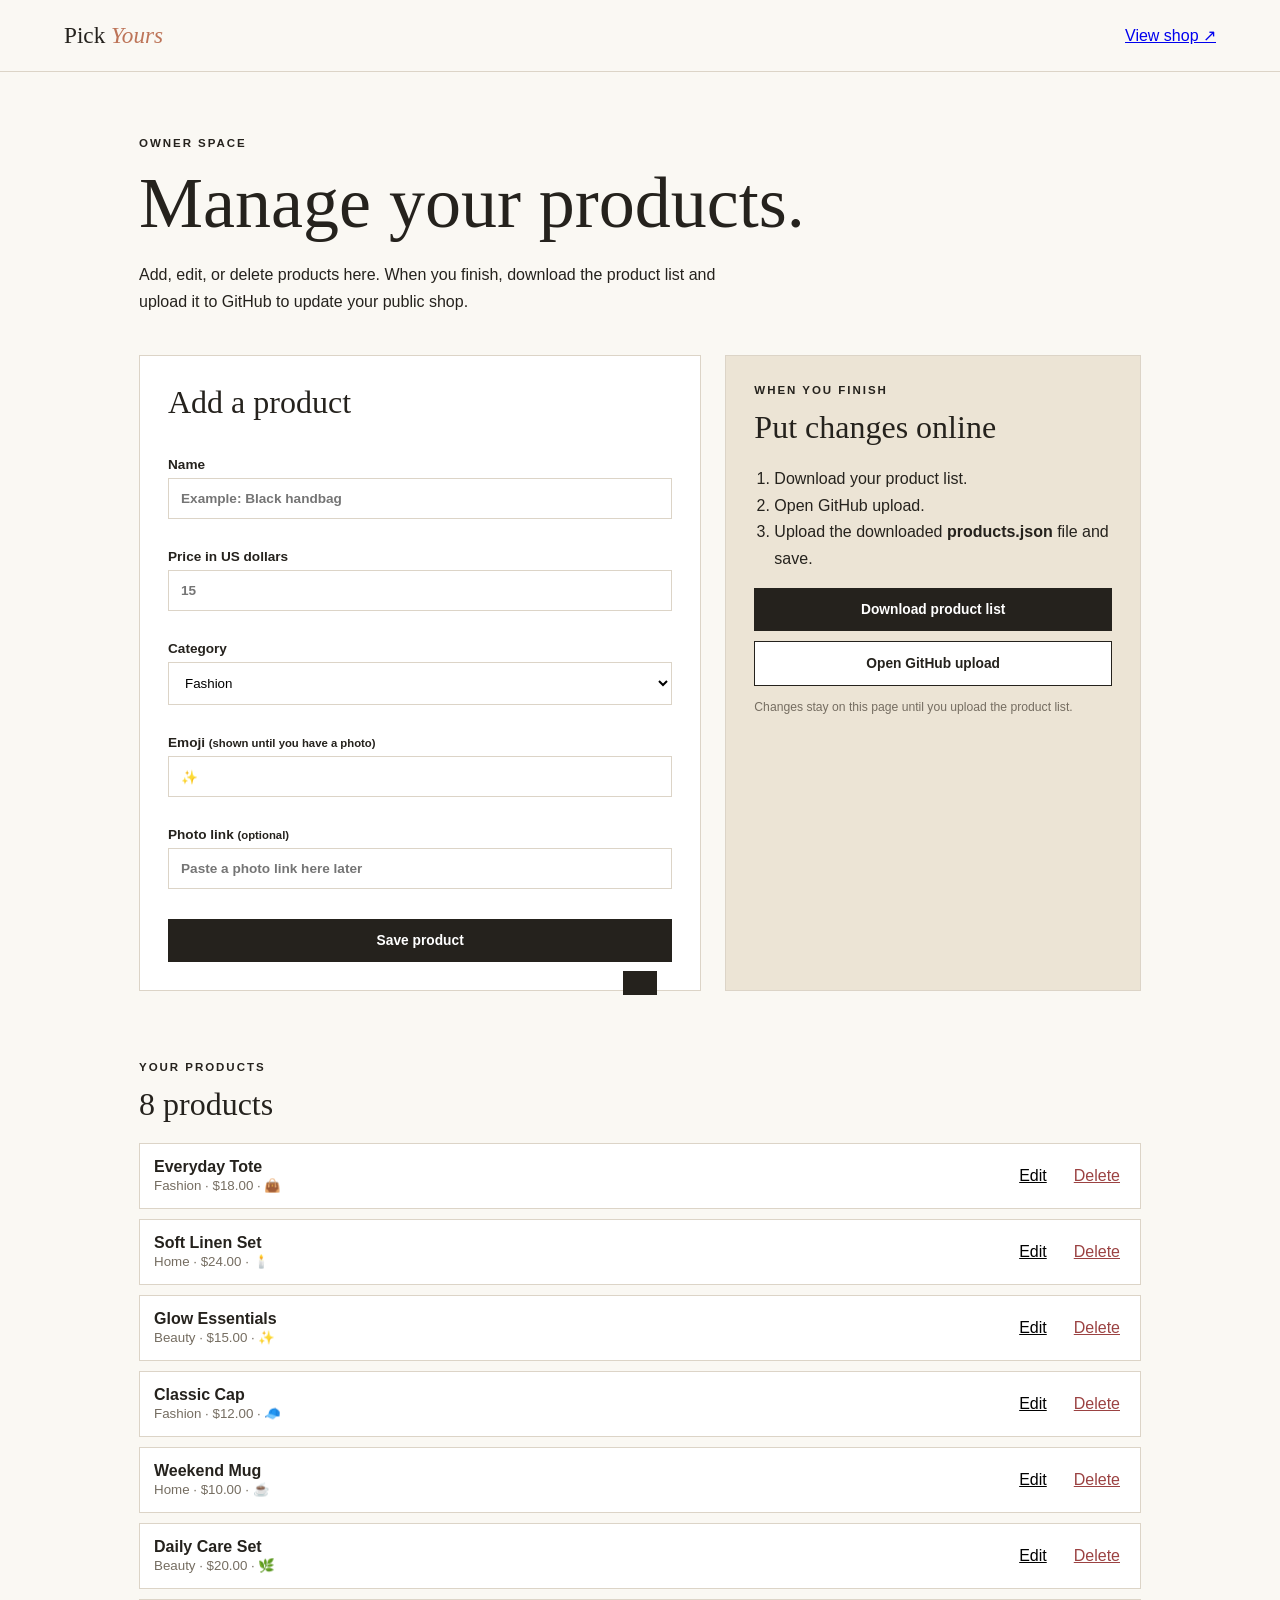
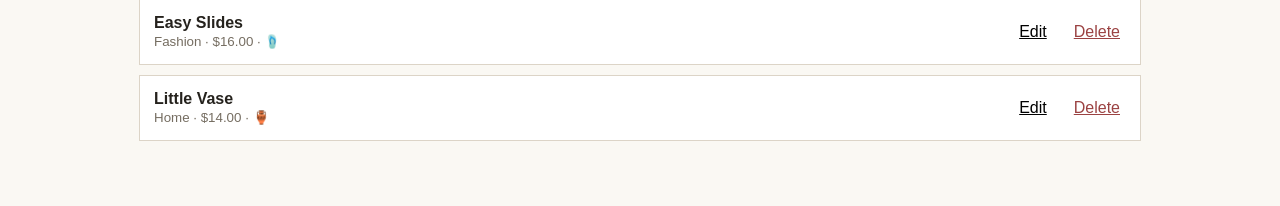
==== manage.html @ 38a713c2 "Add files via upload" ====
<!doctype html><html lang="en"><head><meta charset="UTF-8"><meta name="viewport" content="width=device-width,initial-scale=1"><meta name="robots" content="noindex"><title>Manage products | Pick Yours</title><link rel="stylesheet" href="styles.css"><link rel="stylesheet" href="manage.css"></head><body><header class="site-header"><a class="brand" href="index.html">Pick <em>Yours</em></a><a href="index.html">View shop ↗</a></header><main class="manager"><p class="eyebrow">OWNER SPACE</p><h1>Manage your products.</h1><p class="lead">Add, edit, or delete products here. When you finish, download the product list and upload it to GitHub to update your public shop.</p><div class="manager-grid"><form id="product-form"><h2 id="form-title">Add a product</h2><input id="editing-id" type="hidden"><label>Name<input id="name" required placeholder="Example: Black handbag"></label><label>Price in US dollars<input id="price" required type="number" min="0" step="0.01" placeholder="15"></label><label>Category<select id="category"><option>Fashion</option><option>Home</option><option>Beauty</option><option>Other</option></select></label><label>Emoji <small>(shown until you have a photo)</small><input id="icon" value="✨" maxlength="8"></label><label>Photo link <small>(optional)</small><input id="image" type="url" placeholder="Paste a photo link here later"></label><button class="button button-dark" type="submit">Save product</button><button class="text-button" id="cancel" type="button" hidden>Cancel</button></form><aside><p class="eyebrow">WHEN YOU FINISH</p><h2>Put changes online</h2><ol><li>Download your product list.</li><li>Open GitHub upload.</li><li>Upload the downloaded <strong>products.json</strong> file and save.</li></ol><button class="button button-dark full" id="download" type="button">Download product list</button><a class="button button-light full" href="https://github.com/Sulayman24/pick-yours/upload/main" target="_blank" rel="noreferrer">Open GitHub upload</a><p class="small-note">Changes stay on this page until you upload the product list.</p></aside></div><section><p class="eyebrow">YOUR PRODUCTS</p><h2 id="count">Products</h2><div id="list"></div></section></main><div class="toast" id="toast"></div><script src="manage.js"></script></body></html>
---- styles.css ----
:root{--ink:#25221d;--paper:#faf8f3;--sand:#ece4d5;--clay:#bd7458;--line:#dcd4c7}*{box-sizing:border-box}html{scroll-behavior:smooth}body{margin:0;background:var(--paper);color:var(--ink);font-family:"DM Sans",sans-serif}button,input{font:inherit}button,a{cursor:pointer}.site-header,footer{display:flex;align-items:center;justify-content:space-between;padding:22px max(5vw,24px);border-bottom:1px solid var(--line)}.brand{font-family:"Playfair Display",serif;color:var(--ink);font-size:1.45rem;text-decoration:none}.brand em,h1 em{color:var(--clay);font-style:italic}nav{display:flex;align-items:center;gap:25px}nav a,footer>a:not(.brand){color:var(--ink);text-decoration:none;font-size:.9rem}.cart-button{background:none;border:0;color:var(--ink);font-weight:600}.cart-button span{display:inline-grid;place-items:center;margin-left:4px;width:20px;height:20px;background:var(--ink);color:#fff;border-radius:50%;font-size:.7rem}.hero{min-height:510px;padding:85px max(8vw,28px);display:grid;grid-template-columns:1.1fr .9fr;align-items:center;gap:45px;background:linear-gradient(100deg,#f4eee4 0%,#f4eee4 54%,#e7d5c0 54%)}.eyebrow{font-size:.72rem;letter-spacing:.17em;font-weight:700;margin:0 0 13px}.hero h1,.section-heading h2,.about h2,dialog h2{font-family:"Playfair Display",serif;font-size:clamp(2.6rem,5vw,5rem);line-height:1.02;letter-spacing:-.04em;margin:0;max-width:650px}.hero-copy{max-width:450px;line-height:1.65;margin:22px 0 31px}.button{border:0;text-decoration:none;display:inline-block;padding:14px 21px;font-weight:700;font-size:.86rem}.button-dark{background:var(--ink);color:#fff}.button-dark:hover{background:var(--clay)}.hero-art{height:285px;position:relative}.circle{position:absolute;border-radius:50%}.circle-one{width:245px;height:245px;right:7%;top:4%;background:#c98466}.circle-two{width:152px;height:152px;left:7%;bottom:0;background:#f3e4ce}.hero-card{position:absolute;z-index:1;right:20%;bottom:15%;width:175px;height:185px;background:var(--paper);box-shadow:0 14px 30px #6946312e;display:grid;place-content:center;text-align:center;font-family:"Playfair Display";font-size:3rem}.hero-card small{font:500 .75rem "DM Sans";letter-spacing:.04em}.shop-section{padding:90px max(5vw,24px)}.section-heading{display:flex;justify-content:space-between;align-items:end;gap:25px;margin-bottom:35px}.section-heading h2,.about h2{font-size:clamp(2.1rem,4vw,3.2rem)}.filters{display:flex;gap:8px;flex-wrap:wrap}.filter{border:1px solid var(--line);background:none;padding:9px 14px;font-size:.8rem}.filter.active,.filter:hover{background:var(--ink);border-color:var(--ink);color:#fff}.products{display:grid;grid-template-columns:repeat(4,minmax(0,1fr));gap:20px}.product{min-width:0}.product-image{height:245px;display:grid;place-items:center;position:relative;font-size:4.7rem;overflow:hidden}.product:nth-child(4n+1) .product-image{background:#dfb49c}.product:nth-child(4n+2) .product-image{background:#d4ddd2}.product:nth-child(4n+3) .product-image{background:#eadabc}.product:nth-child(4n) .product-image{background:#cfd6db}.product-image:after{content:"";width:118px;height:118px;border:1px solid #ffffff82;border-radius:50%;position:absolute}.product-image span{z-index:1}.like{position:absolute;top:12px;right:12px;z-index:2;border:0;background:#ffffffd4;border-radius:50%;width:34px;height:34px;font-size:1.1rem}.like.liked{color:#b64e4e}.product-info{padding:13px 1}.product-category{font-size:.69rem;letter-spacing:.1em;color:#776f63;text-transform:uppercase}.product h3{font:600 1rem "DM Sans";margin:6px 0}.product-bottom{display:flex;justify-content:space-between;align-items:center}.price{font-weight:700}.product-actions{display:flex;gap:7px}.small-button{border:1px solid var(--ink);background:none;padding:7px 9px;font-size:.76rem}.small-button:hover{background:var(--ink);color:#fff}.about{background:var(--sand);padding:80px max(8vw,28px);display:flex;align-items:center;gap:70px}.about-mark{font:4.8rem "Playfair Display";width:160px;height:160px;flex:none;border:1px solid var(--ink);border-radius:50%;display:grid;place-content:center}.about-mark span{color:var(--clay);font-style:italic}.about p:not(.eyebrow){max-width:560px;line-height:1.7}footer{border-top:1px solid var(--line);border-bottom:0;font-size:.8rem;color:#756d61}.cart-panel{position:fixed;right:0;top:0;z-index:10;width:min(420px,100%);height:100dvh;background:var(--paper);padding:24px;transform:translateX(105%);transition:transform .25s ease;display:flex;flex-direction:column}.cart-panel.open{transform:none}.overlay{position:fixed;inset:0;background:#0005;opacity:0;visibility:hidden;transition:.25s;z-index:9}.overlay.show{opacity:1;visibility:visible}.panel-header{display:flex;justify-content:space-between;align-items:center;border-bottom:1px solid var(--line);padding-bottom:16px}.panel-header h2{font-family:"Playfair Display";margin:0}.icon-button,.dialog-close{border:0;background:none;font-size:2rem;line-height:1}.cart-items{flex:1;overflow:auto}.cart-row{display:grid;grid-template-columns:1fr auto;gap:8px;padding:18px 0;border-bottom:1px solid var(--line)}.cart-row p{margin:0}.remove{color:#857768;border:0;background:none;padding:0;text-decoration:underline;font-size:.78rem}.cart-footer{border-top:1px solid var(--line);padding-top:17px}.cart-footer p{display:flex;justify-content:space-between}.full{width:100%;text-align:center}.cart-empty{text-align:center;margin-top:55px;color:#776f63}dialog{width:min(470px,calc(100% - 30px));border:0;padding:32px;background:var(--paper);box-shadow:0 18px 60px #0004}dialog::backdrop{background:#0008}dialog h2{font-size:2.15rem;margin-bottom:25px}.dialog-close{position:absolute;right:16px;top:14px}form{display:grid;gap:16px}label{font-weight:600;font-size:.85rem}input{display:block;width:100%;margin-top:6px;padding:12px;border:1px solid var(--line);background:#fff}.toast{position:fixed;left:50%;bottom:25px;transform:translate(-50%,120px);background:var(--ink);color:#fff;padding:12px 17px;font-size:.86rem;transition:.25s;z-index:20}.toast.show{transform:translate(-50%,0)}@media(max-width:720px){.site-header{padding:18px 20px}nav{gap:14px}nav a{display:none}.hero{grid-template-columns:1fr;padding:60px 26px;min-height:auto}.hero-art{height:210px}.products{grid-template-columns:repeat(2,minmax(0,1fr));gap:15px}.product-image{height:185px;font-size:3.5rem}.section-heading{align-items:start;flex-direction:column}.about{gap:27px;padding:55px 28px;align-items:start}.about-mark{width:85px;height:85px;font-size:2.6rem}footer p{display:none}}
---- manage.css ----
.manager{max-width:1050px;margin:auto;padding:65px 24px}.manager h1{font:clamp(2.8rem,6vw,4.5rem) Georgia,serif;margin:0}.lead{max-width:620px;line-height:1.7}.manager-grid{display:grid;grid-template-columns:1.15fr .85fr;gap:24px;margin:40px 0 70px}.manager form,.manager aside{background:#fff;border:1px solid var(--line);padding:28px}.manager h2{font:2rem Georgia,serif;margin:0 0 20px}.manager label{display:block;font-weight:600;font-size:.85rem;margin-bottom:14px}.manager input,.manager select{display:block;width:100%;padding:12px;border:1px solid var(--line);background:#fff;margin-top:6px}.manager aside{background:var(--sand)}.manager ol{padding-left:20px;line-height:1.65}.button-light{background:#fff;color:var(--ink);margin-top:10px;border:1px solid var(--ink)}.text-button{background:none;border:0;text-decoration:underline;margin-left:12px}.small-note{font-size:.76rem;color:#756d61;line-height:1.5}#list{display:grid;gap:10px}.manage-row{display:grid;grid-template-columns:1fr auto auto;gap:15px;align-items:center;padding:14px;background:#fff;border:1px solid var(--line)}.manage-row p{margin:0}.manage-row small{color:#756d61}.manage-row button{border:0;background:none;text-decoration:underline}.delete{color:#9b4242}@media(max-width:700px){.manager{padding:45px 18px}.manager-grid{grid-template-columns:1fr}.manage-row{grid-template-columns:1fr auto}.manage-row .delete{grid-column:1 / 2}}
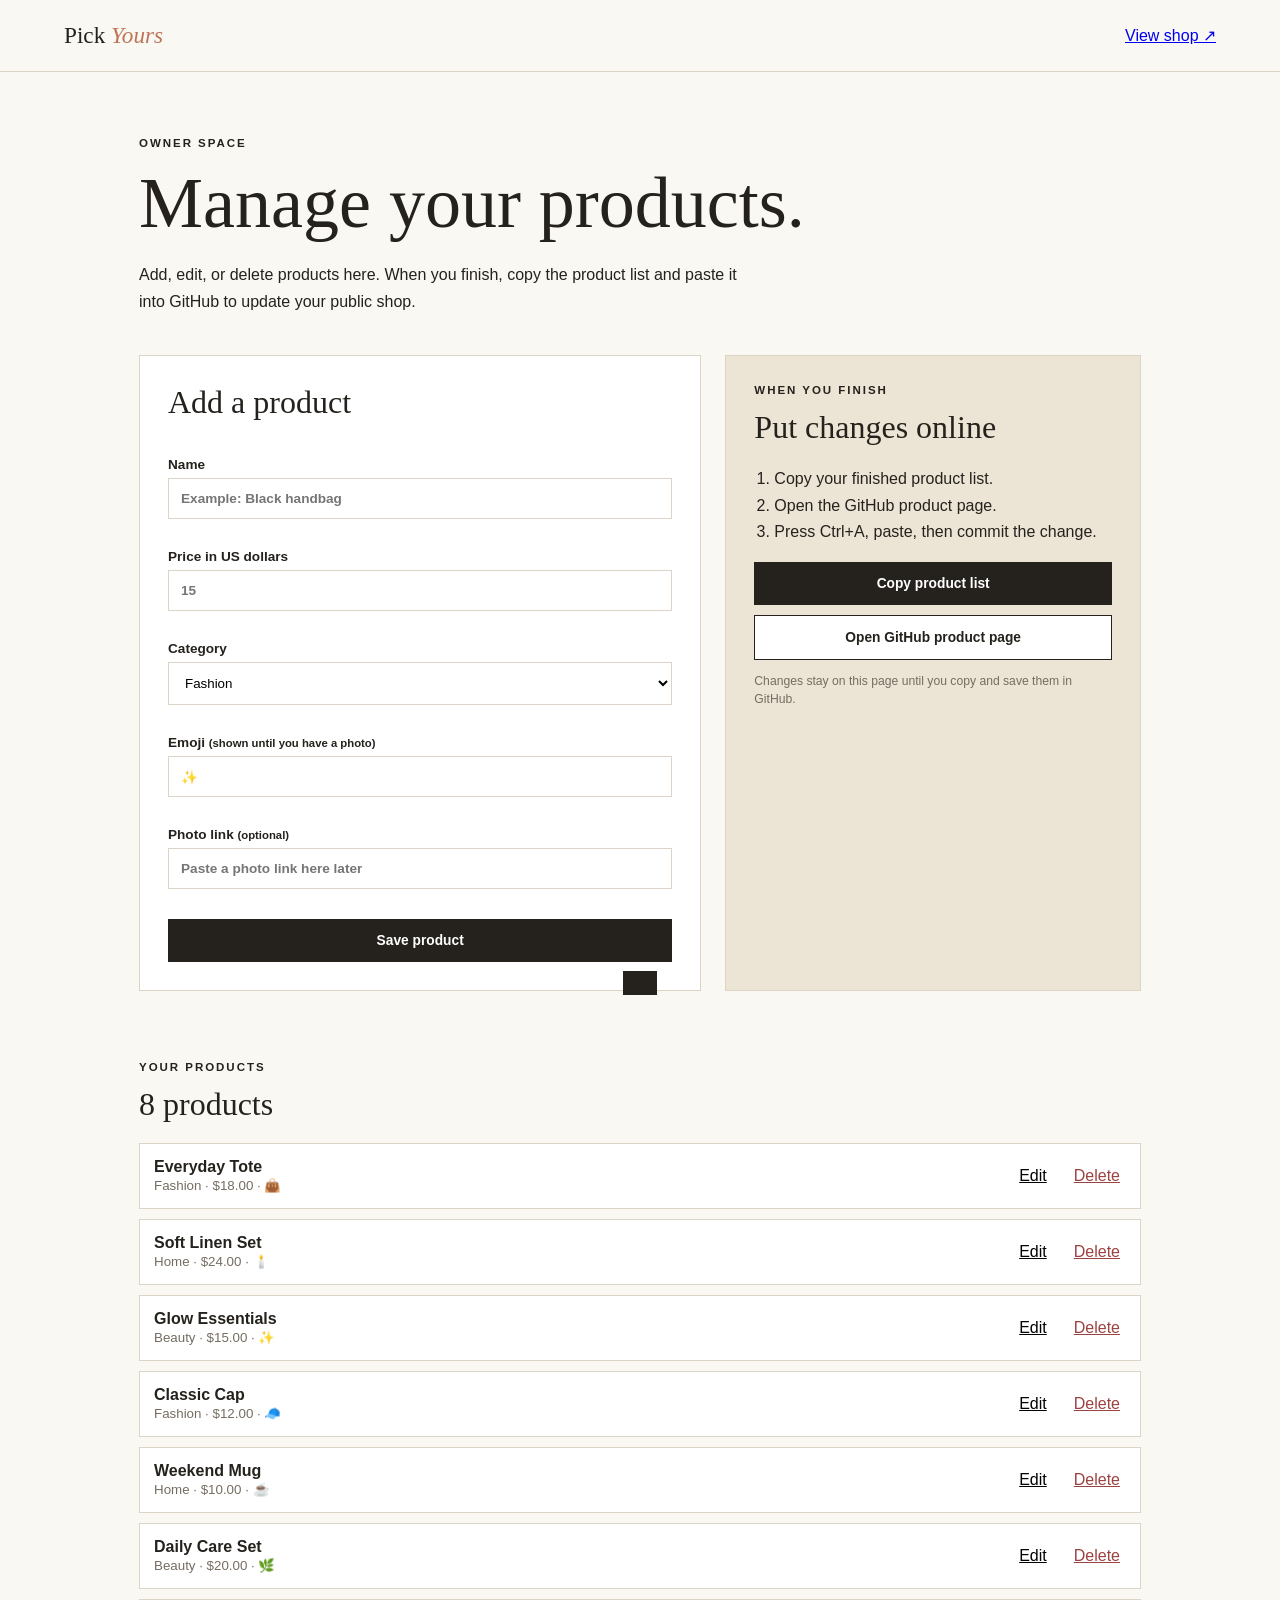
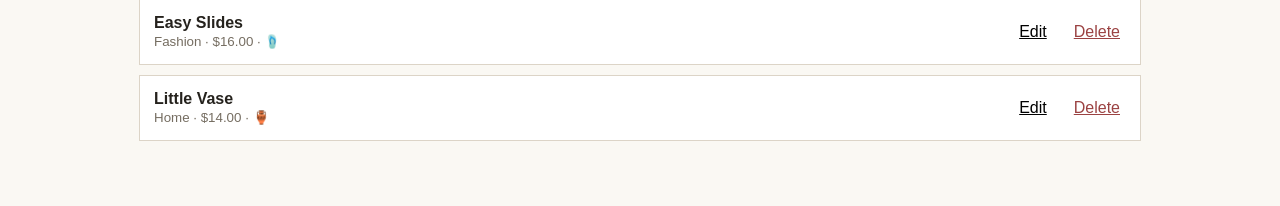
==== commit 22b9cb0d: "Add files via upload" ====
--- a/manage.html
+++ b/manage.html
@@ -1 +1 @@
-<!doctype html><html lang="en"><head><meta charset="UTF-8"><meta name="viewport" content="width=device-width,initial-scale=1"><meta name="robots" content="noindex"><title>Manage products | Pick Yours</title><link rel="stylesheet" href="styles.css"><link rel="stylesheet" href="manage.css"></head><body><header class="site-header"><a class="brand" href="index.html">Pick <em>Yours</em></a><a href="index.html">View shop ↗</a></header><main class="manager"><p class="eyebrow">OWNER SPACE</p><h1>Manage your products.</h1><p class="lead">Add, edit, or delete products here. When you finish, download the product list and upload it to GitHub to update your public shop.</p><div class="manager-grid"><form id="product-form"><h2 id="form-title">Add a product</h2><input id="editing-id" type="hidden"><label>Name<input id="name" required placeholder="Example: Black handbag"></label><label>Price in US dollars<input id="price" required type="number" min="0" step="0.01" placeholder="15"></label><label>Category<select id="category"><option>Fashion</option><option>Home</option><option>Beauty</option><option>Other</option></select></label><label>Emoji <small>(shown until you have a photo)</small><input id="icon" value="✨" maxlength="8"></label><label>Photo link <small>(optional)</small><input id="image" type="url" placeholder="Paste a photo link here later"></label><button class="button button-dark" type="submit">Save product</button><button class="text-button" id="cancel" type="button" hidden>Cancel</button></form><aside><p class="eyebrow">WHEN YOU FINISH</p><h2>Put changes online</h2><ol><li>Download your product list.</li><li>Open GitHub upload.</li><li>Upload the downloaded <strong>products.json</strong> file and save.</li></ol><button class="button button-dark full" id="download" type="button">Download product list</button><a class="button button-light full" href="https://github.com/Sulayman24/pick-yours/upload/main" target="_blank" rel="noreferrer">Open GitHub upload</a><p class="small-note">Changes stay on this page until you upload the product list.</p></aside></div><section><p class="eyebrow">YOUR PRODUCTS</p><h2 id="count">Products</h2><div id="list"></div></section></main><div class="toast" id="toast"></div><script src="manage.js"></script></body></html>
+<!doctype html><html lang="en"><head><meta charset="UTF-8"><meta name="viewport" content="width=device-width,initial-scale=1"><meta name="robots" content="noindex"><title>Manage products | Pick Yours</title><link rel="stylesheet" href="styles.css"><link rel="stylesheet" href="manage.css"></head><body><header class="site-header"><a class="brand" href="index.html">Pick <em>Yours</em></a><a href="index.html">View shop ↗</a></header><main class="manager"><p class="eyebrow">OWNER SPACE</p><h1>Manage your products.</h1><p class="lead">Add, edit, or delete products here. When you finish, copy the product list and paste it into GitHub to update your public shop.</p><div class="manager-grid"><form id="product-form"><h2 id="form-title">Add a product</h2><input id="editing-id" type="hidden"><label>Name<input id="name" required placeholder="Example: Black handbag"></label><label>Price in US dollars<input id="price" required type="number" min="0" step="0.01" placeholder="15"></label><label>Category<select id="category"><option>Fashion</option><option>Home</option><option>Beauty</option><option>Other</option></select></label><label>Emoji <small>(shown until you have a photo)</small><input id="icon" value="✨" maxlength="8"></label><label>Photo link <small>(optional)</small><input id="image" type="url" placeholder="Paste a photo link here later"></label><button class="button button-dark" type="submit">Save product</button><button class="text-button" id="cancel" type="button" hidden>Cancel</button></form><aside><p class="eyebrow">WHEN YOU FINISH</p><h2>Put changes online</h2><ol><li>Copy your finished product list.</li><li>Open the GitHub product page.</li><li>Press Ctrl+A, paste, then commit the change.</li></ol><button class="button button-dark full" id="copy" type="button">Copy product list</button><a class="button button-light full" href="https://github.com/Sulayman24/pick-yours/edit/main/products.json" target="_blank" rel="noreferrer">Open GitHub product page</a><p class="small-note">Changes stay on this page until you copy and save them in GitHub.</p></aside></div><section><p class="eyebrow">YOUR PRODUCTS</p><h2 id="count">Products</h2><div id="list"></div></section></main><div class="toast" id="toast"></div><script src="manage.js"></script></body></html>
